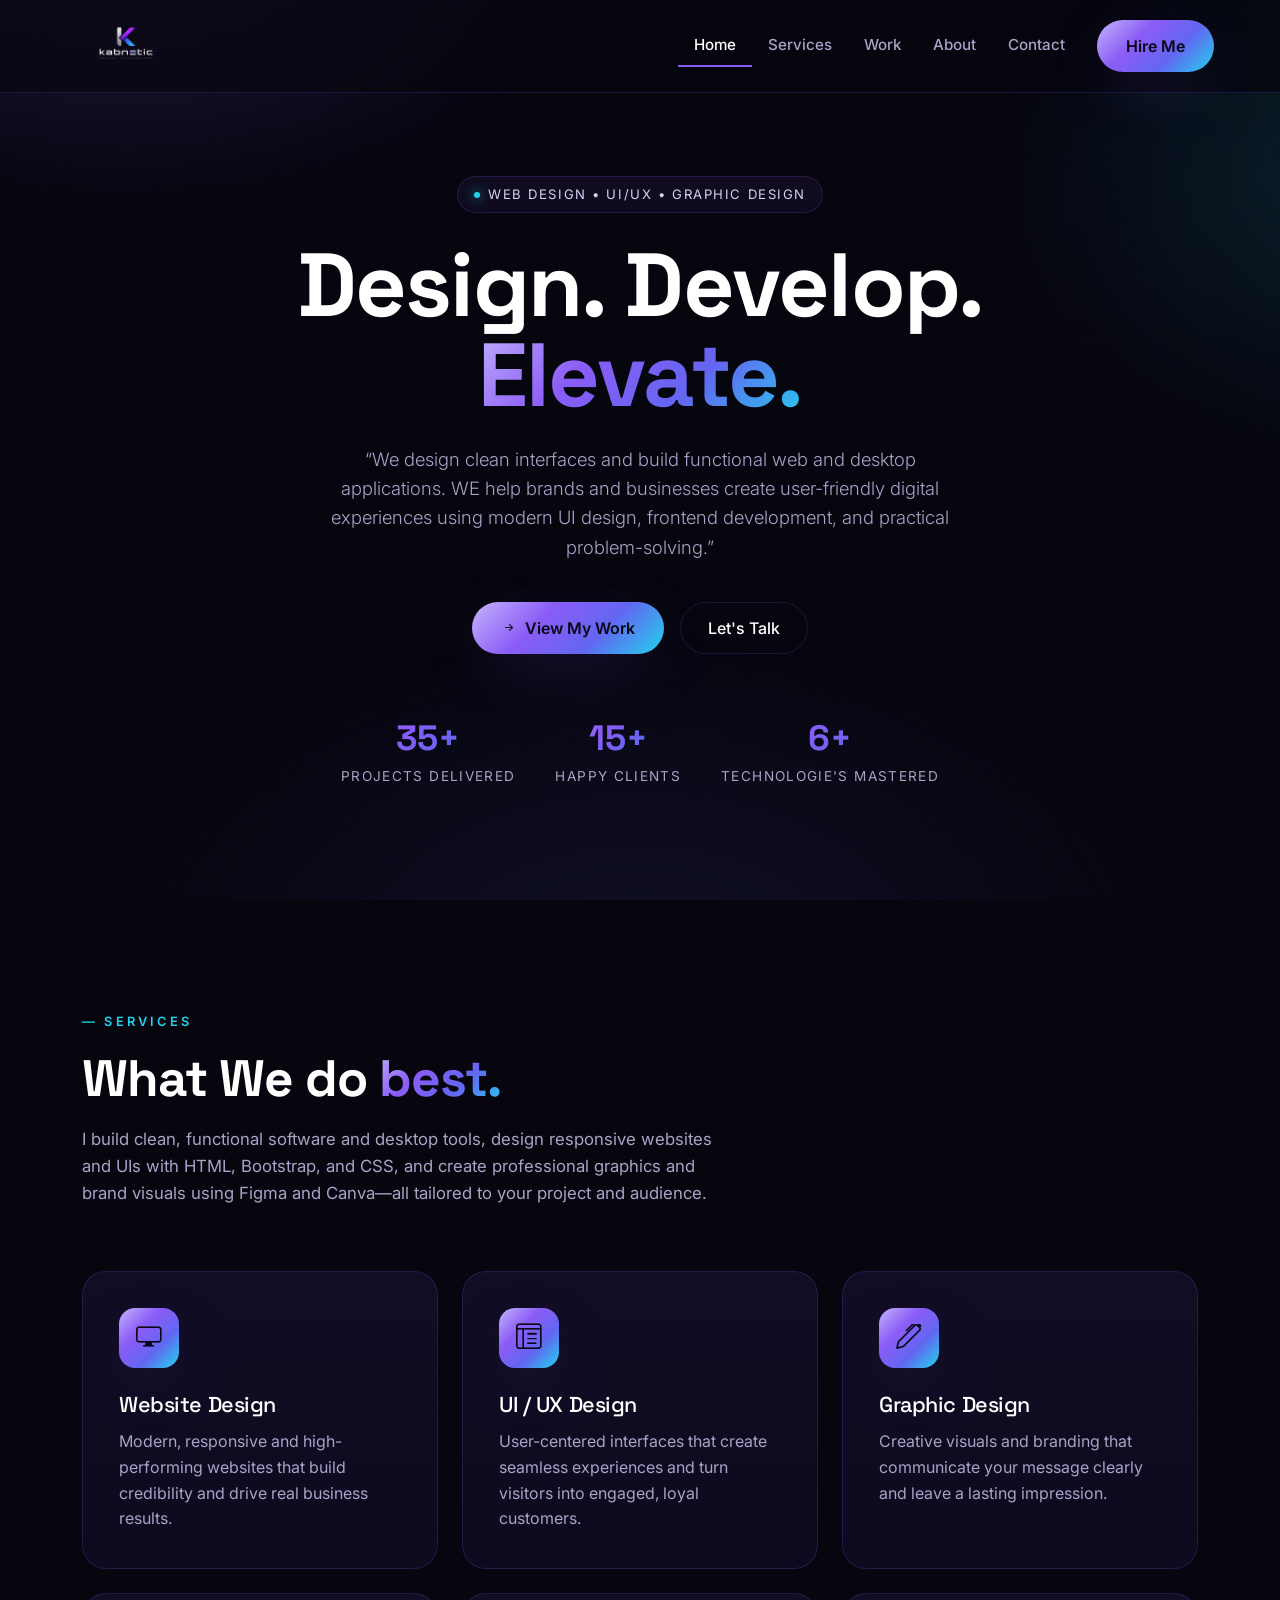
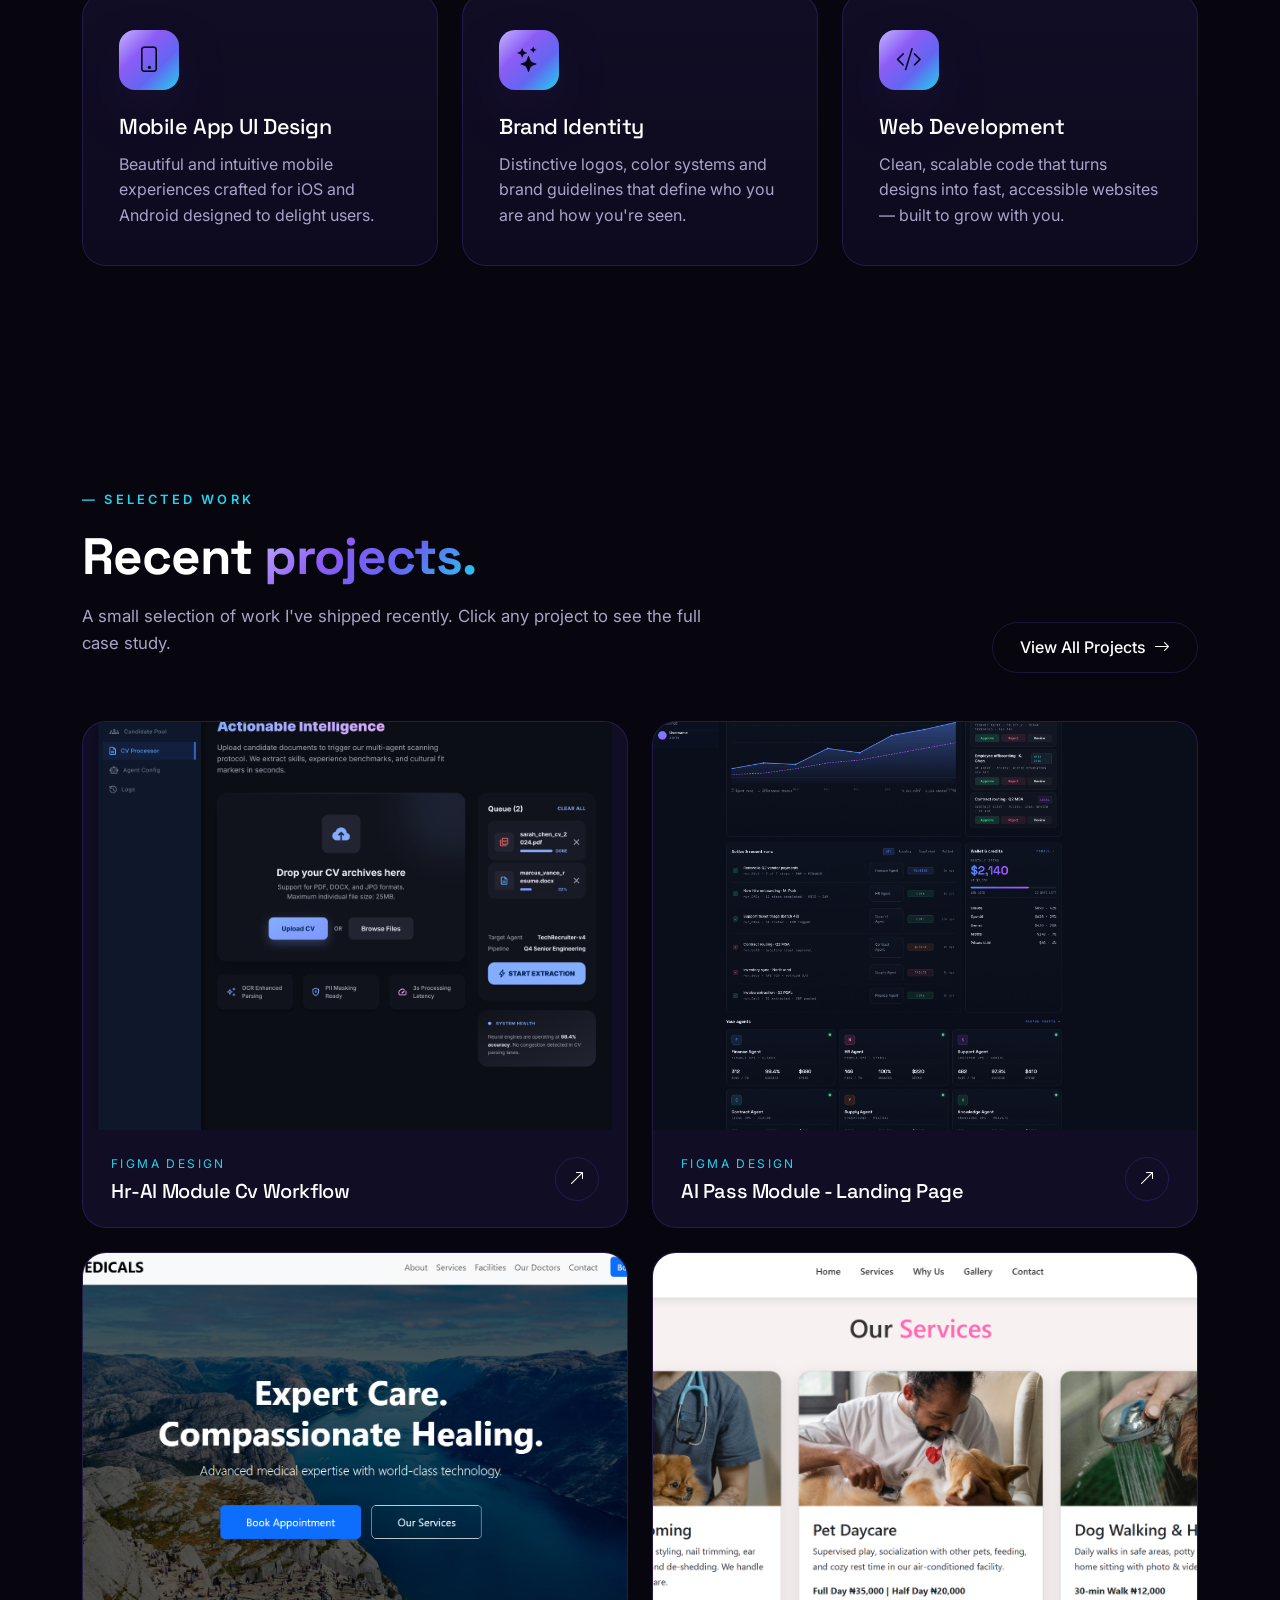
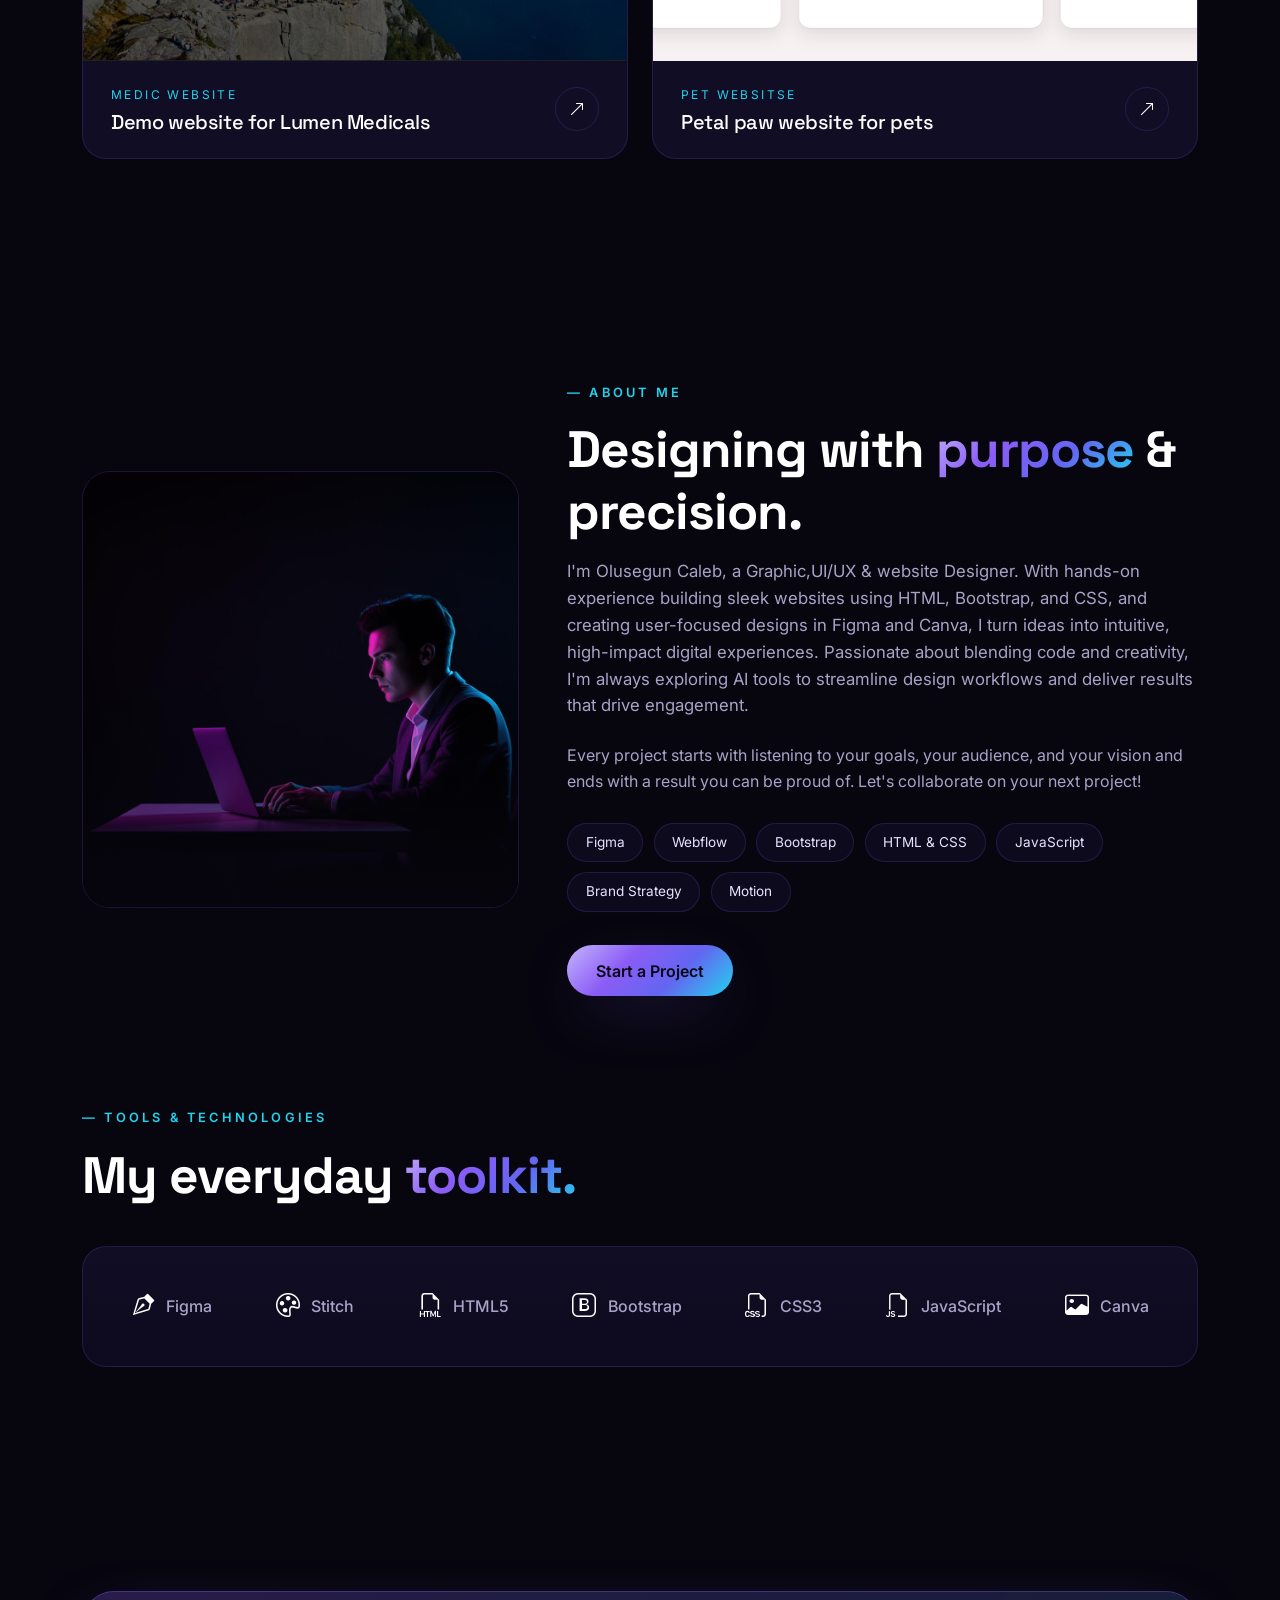
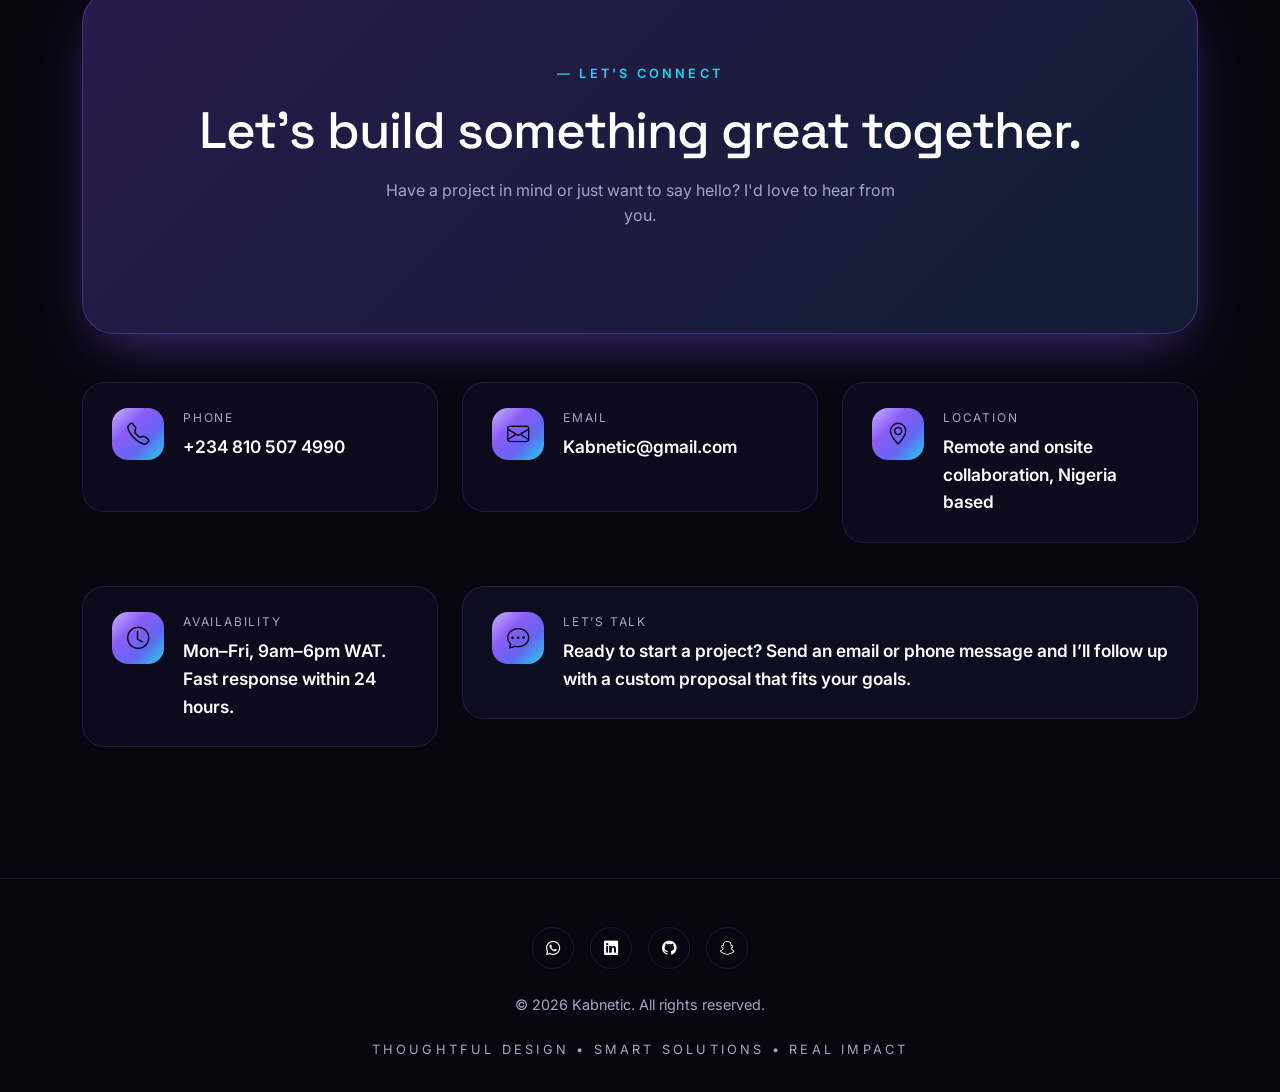
==== index.html @ 7136aae2 "Add files via upload" ====
<!DOCTYPE html>
<html lang="en">
<head>
  <meta charset="UTF-8" />
  <meta name="viewport" content="width=device-width, initial-scale=1.0" />
  <title>Kabnetic portfolio</title>
  <meta name="description" content="Kabnetic — Web design, UI/UX and graphic design portfolio. Crafting modern digital experiences that help brands stand out and grow." />

  <!-- Bootstrap 5 -->
  <link href="bootstrap/css/bootstrap.min.css" rel="stylesheet" />
  <!-- Bootstrap Icons -->
  <link rel="stylesheet" href="https://cdn.jsdelivr.net/npm/bootstrap-icons@1.11.3/font/bootstrap-icons.css" />
  <!-- Google Fonts -->
  <link rel="preconnect" href="https://fonts.googleapis.com" />
  <link rel="preconnect" href="https://fonts.gstatic.com" crossorigin />
  <link href="https://fonts.googleapis.com/css2?family=Space+Grotesk:wght@400;500;600;700&family=Inter:wght@300;400;500;600&display=swap" rel="stylesheet" />
  <link rel="stylesheet" href="kabnetic.css">

</head>
<body>

  <!-- NAVBAR -->
  <nav class="navbar navbar-expand-lg navbar-custom fixed-top">
    <div class="container">
      <a class="brand-logo" href="#home">
        <img src="images/logo.png" alt="Kabnetic logo" />
      </a>
      <button class="navbar-toggler" type="button" data-bs-toggle="collapse" data-bs-target="#mainNav">
        <span class="navbar-toggler-icon"></span>
      </button>
      <div class="collapse navbar-collapse justify-content-end" id="mainNav">
        <ul class="navbar-nav align-items-lg-center">
          <li class="nav-item"><a class="nav-link nav-link-custom" href="#home">Home</a></li>
          <li class="nav-item"><a class="nav-link nav-link-custom" href="#services">Services</a></li>
          <li class="nav-item"><a class="nav-link nav-link-custom" href="#work">Work</a></li>
          <li class="nav-item"><a class="nav-link nav-link-custom" href="#about">About</a></li>
          <li class="nav-item"><a class="nav-link nav-link-custom" href="#contact">Contact</a></li>
          <li class="nav-item ms-lg-3 mt-3 mt-lg-0">
            <a class="btn btn-gradient" href="#contact">Hire Me</a>
          </li>
        </ul>
      </div>
    </div>
  </nav>

  <!-- HERO -->
  <header id="home" class="hero">
    <div class="hero-bg"></div>
    <div class="container">
      <div class="row align-items-center justify-content-center">
        <div class="col-lg-10 text-center">
          <span class="eyebrow"><span class="dot"></span> Web Design • UI/UX • Graphic Design</span>
          <h1>
            Design. Develop.<br/>
            <span class="grad">Elevate.</span>
          </h1>
          <p class="lead">
            “We design clean interfaces and build functional web and desktop applications. WE help brands and businesses create user-friendly digital experiences using modern UI design, frontend development, and practical problem-solving.”
          </p>
          <div class="d-flex flex-wrap gap-3 justify-content-center">
            <a href="#work" class="btn btn-gradient"><i class="bi bi-arrow-right-short me-1"></i> View My Work</a>
            <a href="#contact" class="btn btn-outline-custom">Let's Talk</a>
          </div>

          <div class="hero-stats">
            <div class="hero-stat">
              <div class="num">35+</div>
              <div class="lbl">Projects Delivered</div>
            </div>
            <div class="hero-stat">
              <div class="num">15+</div>
              <div class="lbl">Happy Clients</div>
            </div>
            <div class="hero-stat">
              <div class="num">6+</div>
              <div class="lbl">Technologie's Mastered</div>
            </div>
          </div>
        </div>
      </div>
    </div>
  </header>

  <!-- SERVICES -->
  <section id="services">
    <div class="container">
      <div class="row mb-5">
        <div class="col-lg-7 reveal">
          <div class="section-eyebrow">— Services</div>
          <h2 class="section-title">What We do <span class="grad">best.</span></h2>
          <p class="section-sub">I build clean, functional software and desktop tools, design responsive websites and UIs with HTML, Bootstrap, and CSS, and create professional graphics and brand visuals using Figma and Canva—all tailored to your project and audience.</p>
        </div>
      </div>
      <div class="row g-4">
        <div class="col-md-6 col-lg-4 reveal">
          <div class="service-card">
            <div class="service-icon"><i class="bi bi-display"></i></div>
            <h3>Website Design</h3>
            <p>Modern, responsive and high-performing websites that build credibility and drive real business results.</p>
          </div>
        </div>
        <div class="col-md-6 col-lg-4 reveal">
          <div class="service-card">
            <div class="service-icon"><i class="bi bi-layout-text-window-reverse"></i></div>
            <h3>UI / UX Design</h3>
            <p>User-centered interfaces that create seamless experiences and turn visitors into engaged, loyal customers.</p>
          </div>
        </div>
        <div class="col-md-6 col-lg-4 reveal">
          <div class="service-card">
            <div class="service-icon"><i class="bi bi-pen"></i></div>
            <h3>Graphic Design</h3>
            <p>Creative visuals and branding that communicate your message clearly and leave a lasting impression.</p>
          </div>
        </div>
        <div class="col-md-6 col-lg-4 reveal">
          <div class="service-card">
            <div class="service-icon"><i class="bi bi-phone"></i></div>
            <h3>Mobile App UI Design</h3>
            <p>Beautiful and intuitive mobile experiences crafted for iOS and Android designed to delight users.</p>
          </div>
        </div>
        <div class="col-md-6 col-lg-4 reveal">
          <div class="service-card">
            <div class="service-icon"><i class="bi bi-stars"></i></div>
            <h3>Brand Identity</h3>
            <p>Distinctive logos, color systems and brand guidelines that define who you are and how you're seen.</p>
          </div>
        </div>
        <div class="col-md-6 col-lg-4 reveal">
          <div class="service-card">
            <div class="service-icon"><i class="bi bi-code-slash"></i></div>
            <h3>Web Development</h3>
            <p>Clean, scalable code that turns designs into fast, accessible websites — built to grow with you.</p>
          </div>
        </div>
      </div>
    </div>
  </section>

  <!-- WORK -->
  <section id="work">
    <div class="container">
      <div class="row mb-5 align-items-end">
        <div class="col-lg-7 reveal">
          <div class="section-eyebrow">— Selected Work</div>
          <h2 class="section-title">Recent <span class="grad">projects.</span></h2>
          <p class="section-sub">A small selection of work I've shipped recently. Click any project to see the full case study.</p>
        </div>
        <div class="col-lg-5 text-lg-end reveal">
          <a href="#" class="btn btn-outline-custom">View All Projects <i class="bi bi-arrow-right ms-1"></i></a>
        </div>
      </div>

      <div class="row g-4">
        <div class="col-md-6 reveal">
          <a class="work-card" href="https://www.figma.com/design/rL2lppZCt70dYcqYdbZSYe/Untitled?node-id=0-1&p=f&t=QQVVDpX2oAuz1XNi-0" target="_blank" rel="noopener">
            <div class="thumb"><img src="images/work1.png" alt="FutureFlow SaaS Website" loading="lazy" /></div>
            <div class="meta">
              <div>
                <span class="tag">Figma Design</span>
                <h3>Hr-AI Module Cv Workflow</h3>
              </div>
              <div class="arrow"><i class="bi bi-arrow-up-right"></i></div>
            </div>
          </a>
        </div>
        <div class="col-md-6 reveal">
          <a class="work-card" href="https://www.figma.com/design/yHtmJdo2WHhXiWqPSuNKsX/AI-PASS-landing-page?node-id=224-6793&t=dZzLxnhC4cAWxEbN-0" target="_blank" rel="noopener">
            <div class="thumb"><img src="images/work2.png" alt="Finance Mobile App" loading="lazy" /></div>
            <div class="meta">
              <div>
                <span class="tag">Figma Design</span>
                <h3>AI Pass Module - Landing Page</h3>
              </div>
              <div class="arrow"><i class="bi bi-arrow-up-right"></i></div>
            </div>
          </a>
        </div>
        <div class="col-md-6 reveal">
          <a class="work-card" href="https://medicapp.oluseguncaleb6.workers.dev/" target="_blank" rel="noopener">
            <div class="thumb"><img src="images/work3.png" alt="Brand Identity" loading="lazy" /></div>
            <div class="meta">
              <div>
                <span class="tag">Medic Website</span>
                <h3>Demo website for Lumen Medicals</h3>
              </div>
              <div class="arrow"><i class="bi bi-arrow-up-right"></i></div>
            </div>
          </a>
        </div>
        <div class="col-md-6 reveal">
          <a class="work-card" href="https://petalpaw.oluseguncaleb6.workers.dev/" target="_blank" rel="noopener">
            <div class="thumb"><img src="images/work4.png" alt="E-commerce Platform" loading="lazy" /></div>
            <div class="meta">
              <div>
                <span class="tag">Pet Websitse</span>
                <h3>Petal paw website for pets</h3>
              </div>
              <div class="arrow"><i class="bi bi-arrow-up-right"></i></div>
            </div>
          </a>
        </div>
      </div>
    </div>
  </section>

  <!-- ABOUT -->
  <section id="about">
    <div class="container">
      <div class="row g-5 align-items-center">
        <div class="col-lg-5 reveal">
          <div class="about-img-wrap">
            <img src="images/about.jpg" alt="About Kabnetic" loading="lazy" />
          </div>
        </div>
        <div class="col-lg-7 reveal">
          <div class="section-eyebrow">— About Me</div>
          <h2 class="section-title">Designing with <span class="grad">purpose</span> & precision.</h2>
          <p class="section-sub mb-4">
            I'm Olusegun Caleb, a  Graphic,UI/UX & website Designer. With hands-on experience building sleek websites using HTML, Bootstrap, and CSS, and creating user-focused designs in Figma and Canva, I turn ideas into intuitive, high-impact digital experiences. Passionate about blending code and creativity, I'm always exploring AI tools to streamline design workflows and deliver results that drive engagement.
          </p>
          <p style="color: var(--muted); margin-bottom: 1.75rem;">
            Every project starts with listening to your goals, your audience, and your vision and ends with a result you can be proud of. Let's collaborate on your next project!
          </p>
          <div class="mb-4">
            <span class="skill-pill">Figma</span>
            <span class="skill-pill">Webflow</span>
            <span class="skill-pill">Bootstrap</span>
            <span class="skill-pill">HTML & CSS</span>
            <span class="skill-pill">JavaScript</span>
            <span class="skill-pill">Brand Strategy</span>
            <span class="skill-pill">Motion</span>
          </div>
          <a href="#contact" class="btn btn-gradient">Start a Project</a>
        </div>
      </div>
    </div>
  </section>

  <!-- TOOLS -->
  <section id="tools" style="padding-top:0;">
    <div class="container">
      <div class="row mb-4">
        <div class="col-lg-7 reveal">
          <div class="section-eyebrow">— Tools & Technologies</div>
          <h2 class="section-title">My everyday <span class="grad">toolkit.</span></h2>
        </div>
      </div>
      <div class="tools-strip reveal">
        <div class="tool-item"><i class="bi bi-vector-pen"></i> Figma</div>
        <div class="tool-item"><i class="bi bi-palette"></i> Stitch</div>
        <div class="tool-item"><i class="bi bi-filetype-html"></i> HTML5</div>
        <div class="tool-item"><i class="bi bi-bootstrap"></i> Bootstrap</div>
        <div class="tool-item"><i class="bi bi-filetype-css"></i> CSS3</div>
        <div class="tool-item"><i class="bi bi-filetype-js"></i> JavaScript</div>
        <div class="tool-item"><i class="bi bi-image"></i> Canva</div>
      </div>
    </div>
  </section>

  <!-- CONTACT / CTA -->
  <section id="contact">
    <div class="container">
      <div class="cta-card reveal mb-5">
        <div class="section-eyebrow" style="justify-content:center;">— Let's Connect</div>
        <h2>Let's build something <span class="grad">great</span> together.</h2>
        <p>Have a project in mind or just want to say hello? I'd love to hear from you.</p>
      </div>

      <div class="row g-4">
        <div class="col-lg-4 reveal">
          <div class="contact-info-item">
            <div class="ico"><i class="bi bi-telephone"></i></div>
            <div>
              <div class="lbl">Phone</div>
              <div class="val"><a href="tel:+2348105074990">+234 810 507 4990</a></div>
            </div>
          </div>
        </div>
        <div class="col-lg-4 reveal">
          <div class="contact-info-item">
            <div class="ico"><i class="bi bi-envelope"></i></div>
            <div>
              <div class="lbl">Email</div>
              <div class="val"><a href="mailto:Kabnetic@gmail.com">Kabnetic@gmail.com</a></div>
            </div>
          </div>
        </div>
        <div class="col-lg-4 reveal">
          <div class="contact-info-item">
            <div class="ico"><i class="bi bi-geo-alt"></i></div>
            <div>
              <div class="lbl">Location</div>
              <div class="val">Remote and onsite collaboration, Nigeria based</div>
            </div>
          </div>
        </div>
        <div class="col-lg-4 reveal">
          <div class="contact-info-item">
            <div class="ico"><i class="bi bi-clock"></i></div>
            <div>
              <div class="lbl">Availability</div>
              <div class="val">Mon–Fri, 9am–6pm WAT. Fast response within 24 hours.</div>
            </div>
          </div>
        </div>
        <div class="col-lg-8 reveal">
          <div class="contact-info-item" style="background: rgba(99,102,241,.08);">
            <div class="ico"><i class="bi bi-chat-dots"></i></div>
            <div>
              <div class="lbl">Let’s talk</div>
              <div class="val">Ready to start a project? Send an email or phone message and I’ll follow up with a custom proposal that fits your goals.</div>
            </div>
          </div>
        </div>
      </div>
    </div>
  </section>

  <!-- FOOTER -->
  <footer>
    <div class="container">
      <div class="socials">
        <a href="https://wa.me/qr/EWYIUP5QDPLZN1" aria-label="Whatsapp"><i class="bi bi-whatsapp"></i></a>
        <a href="https://www.linkedin.com/in/olusegun-caleb-8a7273214/" aria-label="LinkedIn"><i class="bi bi-linkedin"></i></a>
        <a href="https://github.com/kabbabc" aria-label="GitHub"><i class="bi bi-github"></i></a>
        <a href=" https://www.snapchat.com/add/kabaabc?share_id=gLXRuId4hW8&locale=en-GB" aria-label="Snapchat"><i class="bi bi-snapchat"></i></a>
      </div>
      <div>© <span id="yr"></span> Kabnetic. All rights reserved.</div>
      <div class="tagline">Thoughtful Design • Smart Solutions • Real Impact</div>
    </div>
  </footer>

  <script src="https://cdn.jsdelivr.net/npm/bootstrap@5.3.3/dist/js/bootstrap.bundle.min.js"></script>
  <script>
    // Year
    document.getElementById('yr').textContent = new Date().getFullYear();

    // Navbar shrink on scroll
    const nav = document.querySelector('.navbar-custom');
    window.addEventListener('scroll', () => {
      nav.classList.toggle('scrolled', window.scrollY > 30);
    });

    // Reveal on scroll
    const io = new IntersectionObserver((entries) => {
      entries.forEach(e => { if (e.isIntersecting) { e.target.classList.add('in'); io.unobserve(e.target); } });
    }, { threshold: 0.12 });
    document.querySelectorAll('.reveal').forEach(el => io.observe(el));

    // Active nav link
    const sections = document.querySelectorAll('section[id], header[id]');
    const links = document.querySelectorAll('.nav-link-custom');
    window.addEventListener('scroll', () => {
      let current = '';
      sections.forEach(s => {
        if (window.scrollY >= s.offsetTop - 120) current = s.id;
      });
      links.forEach(l => l.classList.toggle('active', l.getAttribute('href') === '#' + current));
    });
  </script>
</body>
</html>
---- kabnetic.css ----
:root {
      --bg: #07060f;
      --bg-alt: #0d0a1f;
      --surface: #110d24;
      --surface-2: #181134;
      --border: rgba(139, 92, 246, 0.18);
      --text: #ffffff;
      --muted: #a8a3c7;
      --primary: #8b5cf6;
      --primary-2: #6366f1;
      --accent: #22d3ee;
      --gradient: linear-gradient(135deg, #c4b5fd 0%, #8b5cf6 35%, #6366f1 65%, #22d3ee 100%);
      --gradient-soft: linear-gradient(135deg, rgba(139,92,246,.25), rgba(34,211,238,.15));
      --shadow-glow: 0 20px 60px -20px rgba(139, 92, 246, 0.55);
    }

    * { box-sizing: border-box; }
    html { scroll-behavior: smooth; }
    body {
      font-family: 'Inter', system-ui, sans-serif;
      background: var(--bg);
      color: var(--text);
      overflow-x: hidden;
      line-height: 1.6;
    }
    h1, h2, h3, h4, .display-font { font-family: 'Space Grotesk', sans-serif; letter-spacing: -0.02em; }

    /* Background ambience */
    body::before {
      content: "";
      position: fixed; inset: 0;
      background:
        radial-gradient(800px 500px at 10% -10%, rgba(139,92,246,.25), transparent 60%),
        radial-gradient(700px 500px at 110% 20%, rgba(34,211,238,.15), transparent 60%),
        radial-gradient(900px 600px at 50% 110%, rgba(99,102,241,.18), transparent 60%);
      z-index: -1;
      pointer-events: none;
    }

    /* Navbar */
    .navbar-custom {
      background: rgba(7, 6, 15, 0.7);
      backdrop-filter: blur(18px);
      -webkit-backdrop-filter: blur(18px);
      border-bottom: 1px solid var(--border);
      padding: 1rem 0;
      transition: padding .3s ease;
    }
    .navbar-custom.scrolled { 
      padding: .6rem 0; 
    }
    .brand-logo {
      display: flex; align-items: center; gap: .65rem;
      font-family: 'Space Grotesk', sans-serif;
      font-weight: 700; font-size: 1.4rem;
      color: #fff ; 
      text-decoration: none;
      margin-left: -1rem;
    }
    .brand-logo img { width: 120px; height: 60px; object-fit: contain; }
    .brand-logo span { background: var(--gradient); -webkit-background-clip: text; background-clip: text; color: transparent; }
    .nav-link-custom {
      color: var(--muted) !important;
      font-weight: 500; font-size: .95rem;
      padding: .5rem 1rem !important;
      transition: color .2s ease, border-bottom .2s ease;
      border-bottom: 2px solid transparent;
    }
    .nav-link-custom:hover, .nav-link-custom.active { color: #fff !important; border-bottom-color: var(--primary); }
    .navbar-nav { margin-right: -1rem; }
    .navbar-toggler-icon {
      background-image: url("data:image/svg+xml,%3csvg xmlns='http://www.w3.org/2000/svg' viewBox='0 0 30 30'%3e%3cpath stroke='%23fff' stroke-linecap='round' stroke-miterlimit='10' stroke-width='2' d='M4 7h22M4 15h22M4 23h22'/%3e%3c/svg%3e");
    }

    /* Buttons */
    .btn-gradient {
      background: var(--gradient);
      color: #0a0816 !important;
      border: none;
      font-weight: 600;
      padding: .85rem 1.8rem;
      border-radius: 999px;
      box-shadow: var(--shadow-glow);
      transition: transform .25s ease, box-shadow .25s ease;
    }
    .btn-gradient:hover { transform: translateY(-2px); box-shadow: 0 25px 70px -15px rgba(139,92,246,.7); color: #0a0816; }
    .btn-outline-custom {
      background: transparent;
      color: #fff !important;
      border: 1px solid var(--border);
      font-weight: 500;
      padding: .8rem 1.7rem;
      border-radius: 999px;
      transition: all .25s ease;
    }
    .btn-outline-custom:hover { border-color: var(--primary); background: rgba(139,92,246,.08); }

    /* Hero */
    .hero {
      position: relative;
      min-height: 100vh;
      display: flex; align-items: center;
      padding: 8rem 0 4rem;
      overflow: hidden;
    }
    .hero-bg {
      position: absolute; inset: 0;
      background-image: url('assets/hero.jpg');
      background-size: cover; background-position: center;
      opacity: .35;
      z-index: -1;
    }
    .hero-bg::after {
      content: ""; position: absolute; inset: 0;
      background: linear-gradient(180deg, transparent 0%, var(--bg) 95%);
    }
    .eyebrow {
      display: inline-flex; align-items: center; gap: .5rem;
      padding: .45rem 1rem;
      border: 1px solid var(--border);
      border-radius: 999px;
      background: rgba(139,92,246,.07);
      font-size: .82rem; letter-spacing: .12em; text-transform: uppercase;
      color: #d8d2f5; margin-bottom: 1.75rem;
    }
    .eyebrow .dot { width:6px; height:6px; border-radius:50%; background: var(--accent); box-shadow: 0 0 12px var(--accent); }
    .hero h1 {
      font-size: clamp(3rem, 7vw, 6rem);
      font-weight: 700; line-height: 1; margin-bottom: 1.5rem;
    }
    .hero h1 .grad { background: var(--gradient); -webkit-background-clip: text; background-clip: text; color: transparent; }
    .hero p.lead {
      font-size: 1.15rem; color: var(--muted);
      max-width: 620px; margin: 0 auto 2.5rem; text-align: center;
    }
    .hero-stats { display: flex; gap: 2.5rem; flex-wrap: wrap; margin-top: 3.5rem; justify-content: center; }
    .hero-stat .num { font-family: 'Space Grotesk'; font-size: 2.2rem; font-weight: 700; background: var(--gradient); -webkit-background-clip: text; background-clip: text; color: transparent; }
    .hero-stat .lbl { color: var(--muted); font-size: .85rem; text-transform: uppercase; letter-spacing: .1em; }

    /* Section base */
    section { padding: 7rem 0; position: relative; }
    .section-eyebrow { color: var(--accent); font-size: .8rem; text-transform: uppercase; letter-spacing: .25em; margin-bottom: 1rem; font-weight: 600; }
    .section-title { font-size: clamp(2rem, 4vw, 3.2rem); font-weight: 700; margin-bottom: 1rem; }
    .section-title .grad { background: var(--gradient); -webkit-background-clip: text; background-clip: text; color: transparent; }
    .section-sub { color: var(--muted); font-size: 1.05rem; max-width: 640px; }

    /* Services */
    .service-card {
      background: linear-gradient(180deg, var(--surface) 0%, var(--bg-alt) 100%);
      border: 1px solid var(--border);
      border-radius: 24px;
      padding: 2.25rem;
      height: 100%;
      transition: transform .35s ease, border-color .35s ease, box-shadow .35s ease;
      position: relative; overflow: hidden;
    }
    .service-card::before {
      content: ""; position: absolute; inset: 0;
      background: radial-gradient(400px 200px at 20% 0%, rgba(139,92,246,.18), transparent 60%);
      opacity: 0; transition: opacity .35s ease;
    }
    .service-card:hover { transform: translateY(-6px); border-color: rgba(139,92,246,.45); box-shadow: var(--shadow-glow); }
    .service-card:hover::before { opacity: 1; }
    .service-icon {
      width: 60px; height: 60px; border-radius: 16px;
      background: var(--gradient);
      display: flex; align-items: center; justify-content: center;
      font-size: 1.6rem; color: #0a0816;
      margin-bottom: 1.5rem;
      box-shadow: var(--shadow-glow);
    }
    .service-card h3 { font-size: 1.35rem; margin-bottom: .75rem; }
    .service-card p { color: var(--muted); margin: 0; }

    /* Work / Portfolio */
    .work-card {
      position: relative; display: block;
      border-radius: 24px; overflow: hidden;
      border: 1px solid var(--border);
      text-decoration: none; color: inherit;
      background: var(--surface);
      transition: transform .4s ease, box-shadow .4s ease;
    }
    .work-card:hover { transform: translateY(-6px); box-shadow: var(--shadow-glow); }
    .work-card .thumb { aspect-ratio: 4/3; overflow: hidden; }
    .work-card .thumb img { width: 100%; height: 100%; object-fit: cover; transition: transform .8s ease; }
    .work-card:hover .thumb img { transform: scale(1.06); }
    .work-card .meta { padding: 1.5rem 1.75rem; display: flex; align-items: center; justify-content: space-between; gap: 1rem; }
    .work-card .tag { color: var(--accent); font-size: .75rem; text-transform: uppercase; letter-spacing: .2em; margin-bottom: .35rem; display: block; }
    .work-card h3 { font-size: 1.25rem; margin: 0; }
    .work-card .arrow {
      width: 44px; height: 44px; border-radius: 50%;
      border: 1px solid var(--border); flex-shrink: 0;
      display: flex; align-items: center; justify-content: center;
      transition: background .3s ease, border-color .3s ease;
    }
    .work-card:hover .arrow { background: var(--gradient); border-color: transparent; color: #0a0816; }

    /* About */
    .about-img-wrap {
      position: relative; border-radius: 28px; overflow: hidden;
      border: 1px solid var(--border);
    }
    .about-img-wrap img { width: 100%; height: 100%; object-fit: cover; display: block; }
    .about-img-wrap::after {
      content: ""; position: absolute; inset: 0;
      background: linear-gradient(180deg, transparent 50%, rgba(7,6,15,.85) 100%);
    }
    .skill-pill {
      display: inline-block;
      padding: .5rem 1.1rem;
      border-radius: 999px;
      border: 1px solid var(--border);
      background: rgba(139,92,246,.06);
      color: #e7e3ff; font-size: .85rem; margin: 0 .4rem .6rem 0;
    }

    /* Tools */
    .tools-strip {
      display: flex; align-items: center; justify-content: space-around;
      flex-wrap: wrap; gap: 2rem 3rem;
      padding: 2.5rem; border-radius: 24px;
      border: 1px solid var(--border);
      background: linear-gradient(180deg, var(--surface) 0%, var(--bg-alt) 100%);
    }
    .tool-item { display: flex; align-items: center; gap: .7rem; color: var(--muted); font-weight: 500; }
    .tool-item i { font-size: 1.5rem; color: #fff; }

    /* CTA */
    .cta-card {
      background:
        linear-gradient(135deg, rgba(139,92,246,.18), rgba(34,211,238,.08)),
        var(--surface);
      border: 1px solid rgba(139,92,246,.35);
      border-radius: 32px;
      padding: 4.5rem 3rem;
      text-align: center;
      box-shadow: var(--shadow-glow);
      position: relative; overflow: hidden;
    }
    .cta-card h2 { font-size: clamp(2rem, 4vw, 3.2rem); margin-bottom: 1rem; }
    .cta-card p { color: var(--muted); max-width: 520px; margin: 0 auto 2rem; }

    /* Contact */
    .contact-info-item {
      display: flex; gap: 1.2rem; align-items: flex-start;
      padding: 1.6rem 1.8rem; border-radius: 22px;
      border: 1px solid var(--border);
      background: rgba(139,92,246,.06);
      margin-bottom: 1.2rem;
      transition: border-color .25s ease, transform .25s ease;
      min-height: 130px;
    }
    .contact-info-item:hover { border-color: rgba(139,92,246,.55); transform: translateX(4px); }
    .contact-info-item .ico {
      width: 52px; height: 52px; border-radius: 16px; flex-shrink: 0;
      background: var(--gradient); color: #0a0816;
      display: flex; align-items: center; justify-content: center;
      font-size: 1.4rem;
    }
    .contact-info-item .lbl { font-size: .75rem; color: var(--muted); text-transform: uppercase; letter-spacing: .15em; margin-bottom: .35rem; }
    .contact-info-item .val { font-size: 1.08rem; font-weight: 600; color: #fff; line-height: 1.6; }
    .contact-info-item a { color: inherit; text-decoration: none; }

    .form-control-custom {
      background: rgba(255,255,255,.03);
      border: 1px solid var(--border);
      color: #fff;
      padding: .9rem 1.1rem;
      border-radius: 14px;
      width: 100%;
      margin-bottom: 1rem;
      transition: border-color .2s ease, background .2s ease;
    }
    .form-control-custom:focus { outline: none; border-color: var(--primary); background: rgba(139,92,246,.06); }
    .form-control-custom::placeholder { color: var(--muted); }

    /* Footer */
    footer {
      padding: 3rem 0 2rem;
      border-top: 1px solid var(--border);
      color: var(--muted);
      text-align: center;
      font-size: .9rem;
    }
    footer .socials { display: flex; gap: 1rem; justify-content: center; margin-bottom: 1.5rem; }
    footer .socials a {
      width: 42px; height: 42px; border-radius: 50%;
      border: 1px solid var(--border);
      display: inline-flex; align-items: center; justify-content: center;
      color: #fff; text-decoration: none;
      transition: background .25s ease, border-color .25s ease, transform .25s ease;
    }
    footer .socials a:hover { background: var(--gradient); border-color: transparent; transform: translateY(-3px); color: #0a0816; }
    footer .tagline { letter-spacing: .25em; text-transform: uppercase; font-size: .8rem; margin-top: 1.5rem; }

    /* Reveal on scroll */
    .reveal { opacity: 0; transform: translateY(30px); transition: opacity .8s ease, transform .8s ease; }
    .reveal.in { opacity: 1; transform: none; }

    @media (max-width: 768px) {
      section { padding: 5rem 0; }
      .hero { padding: 7rem 0 3rem; }
      .cta-card { padding: 3rem 1.5rem; }
    }
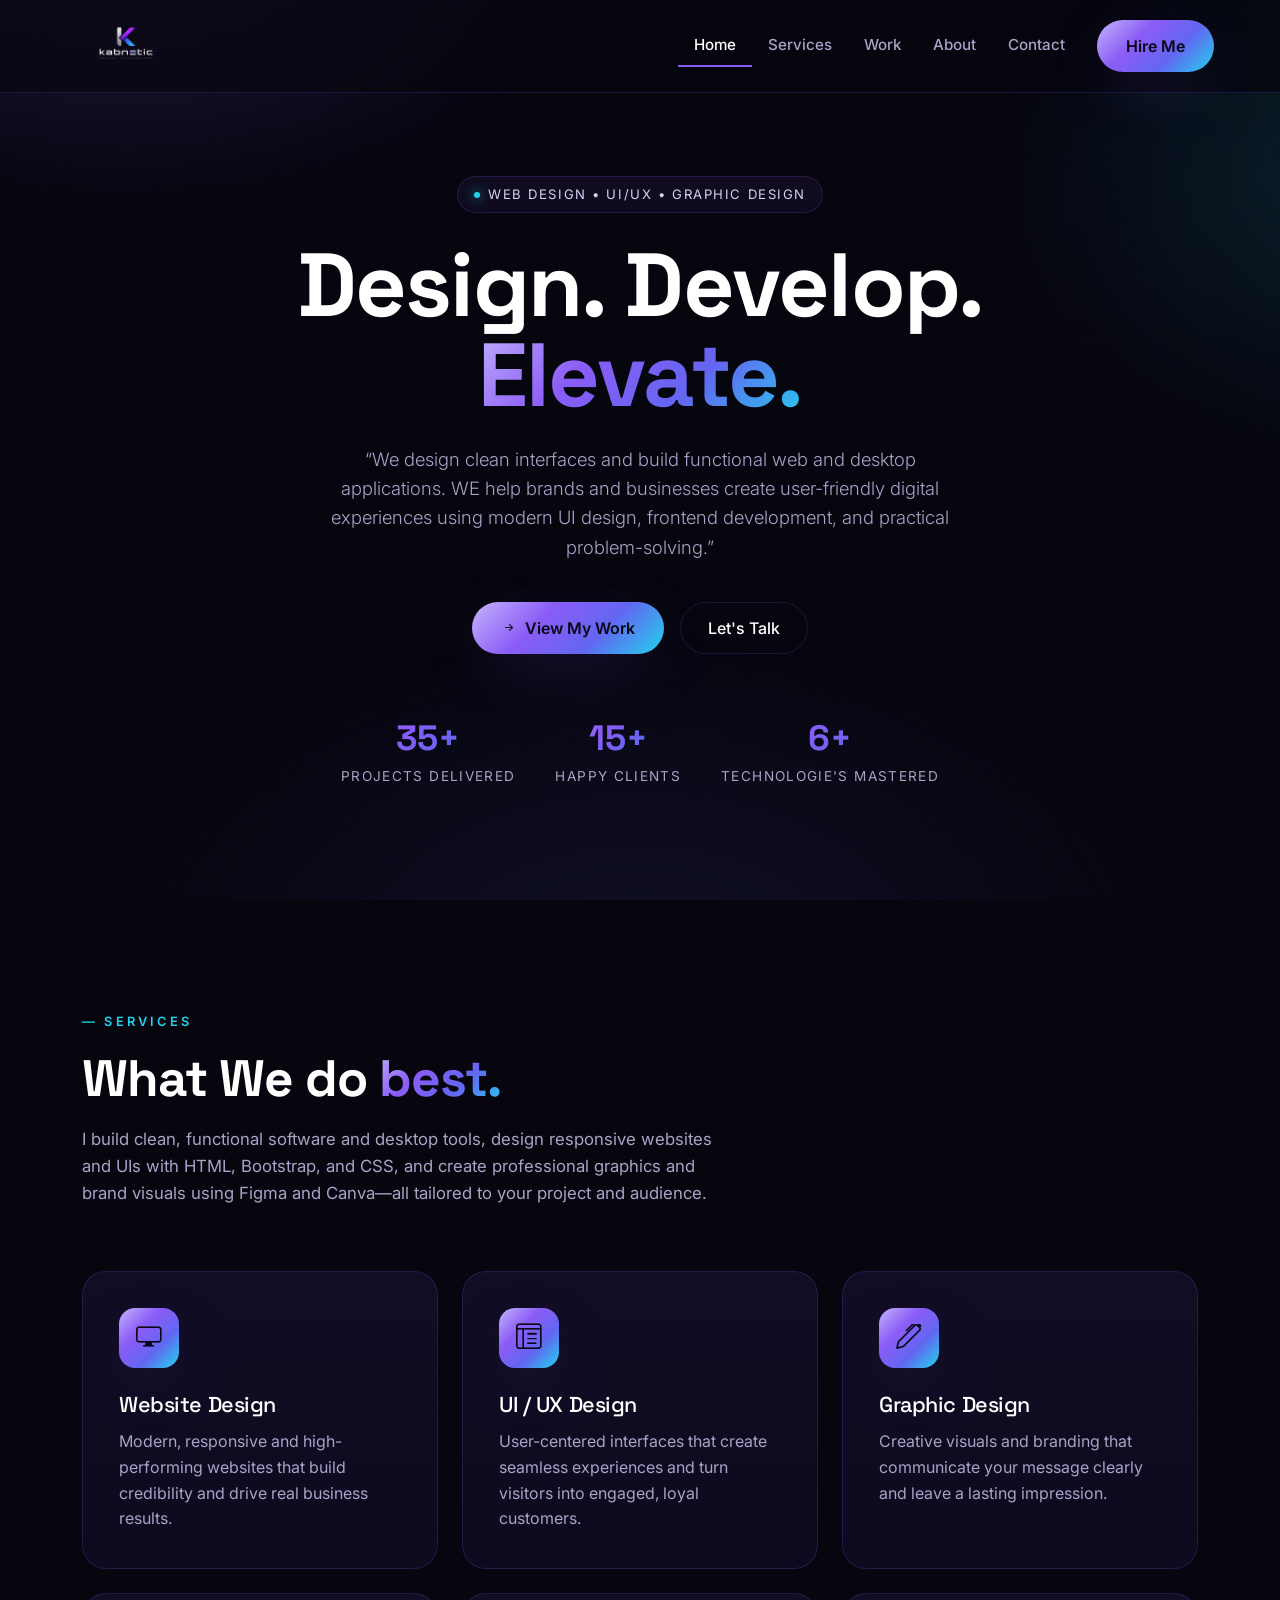
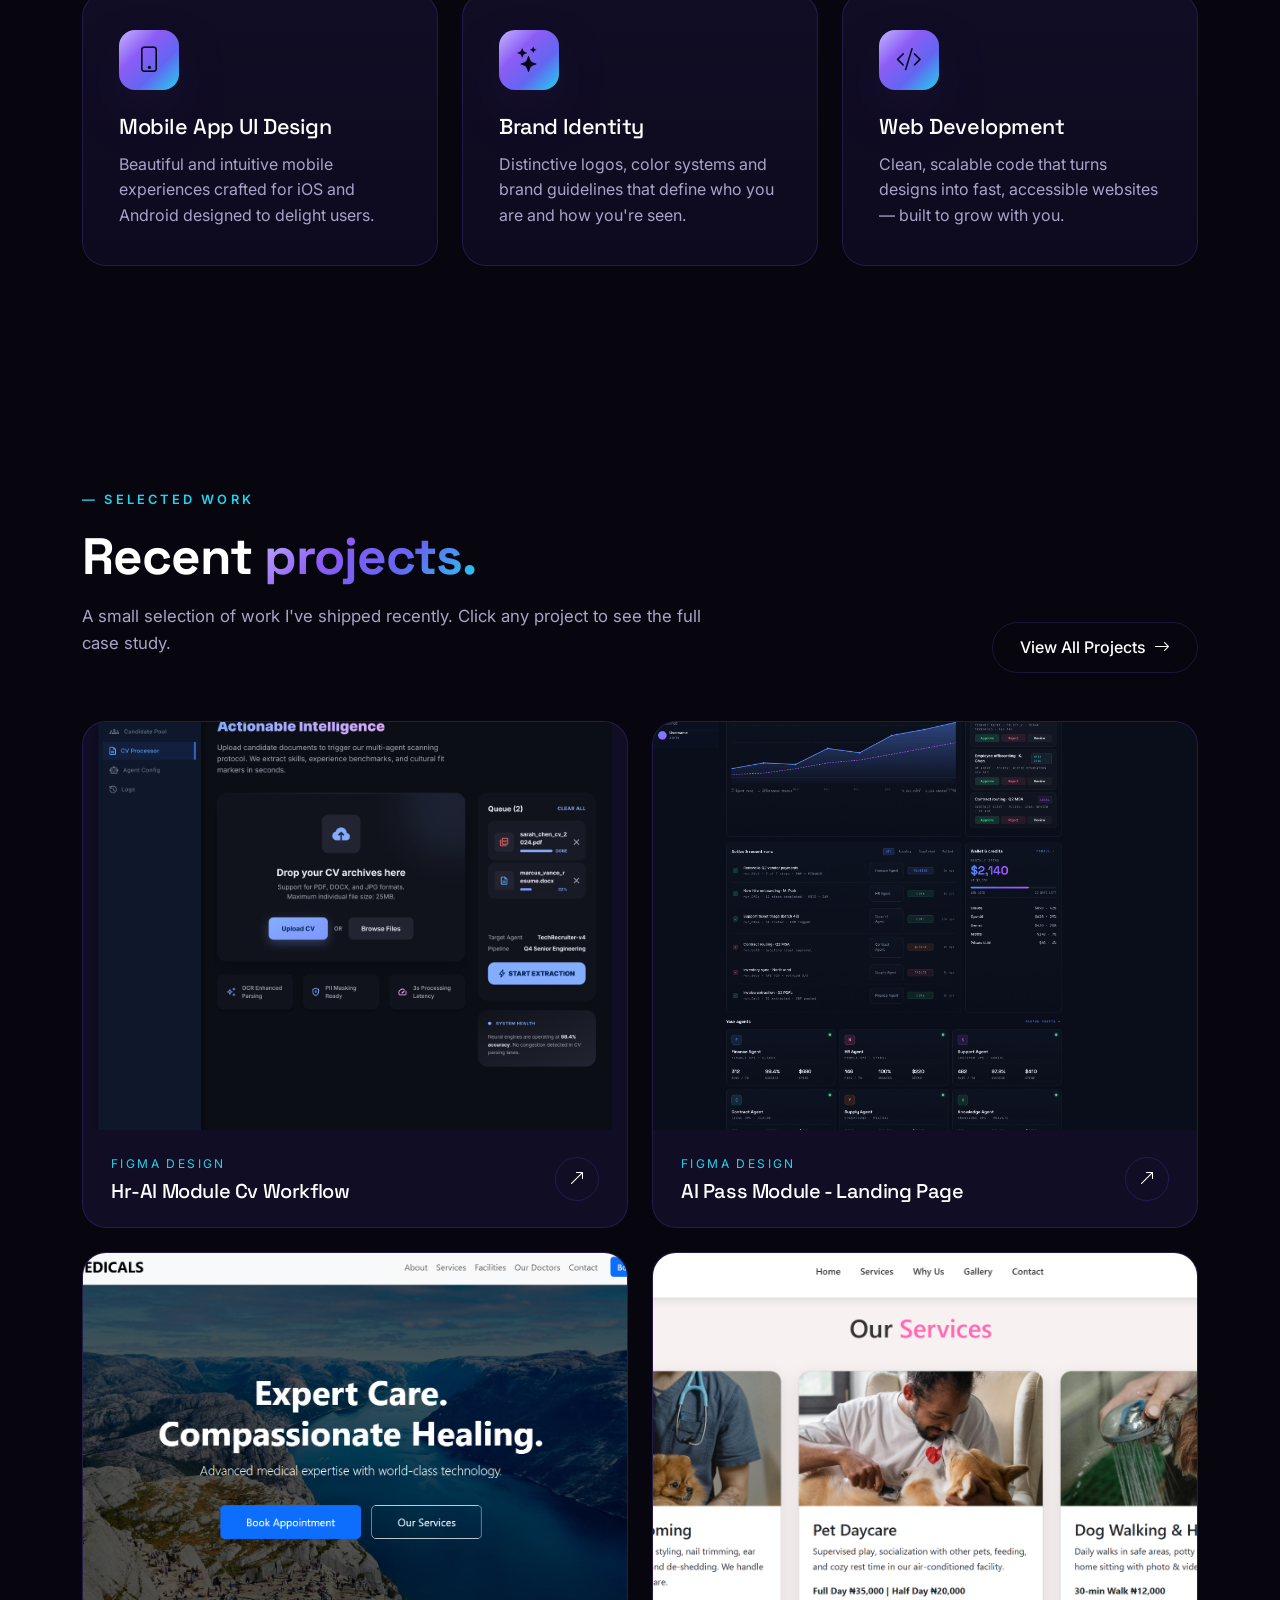
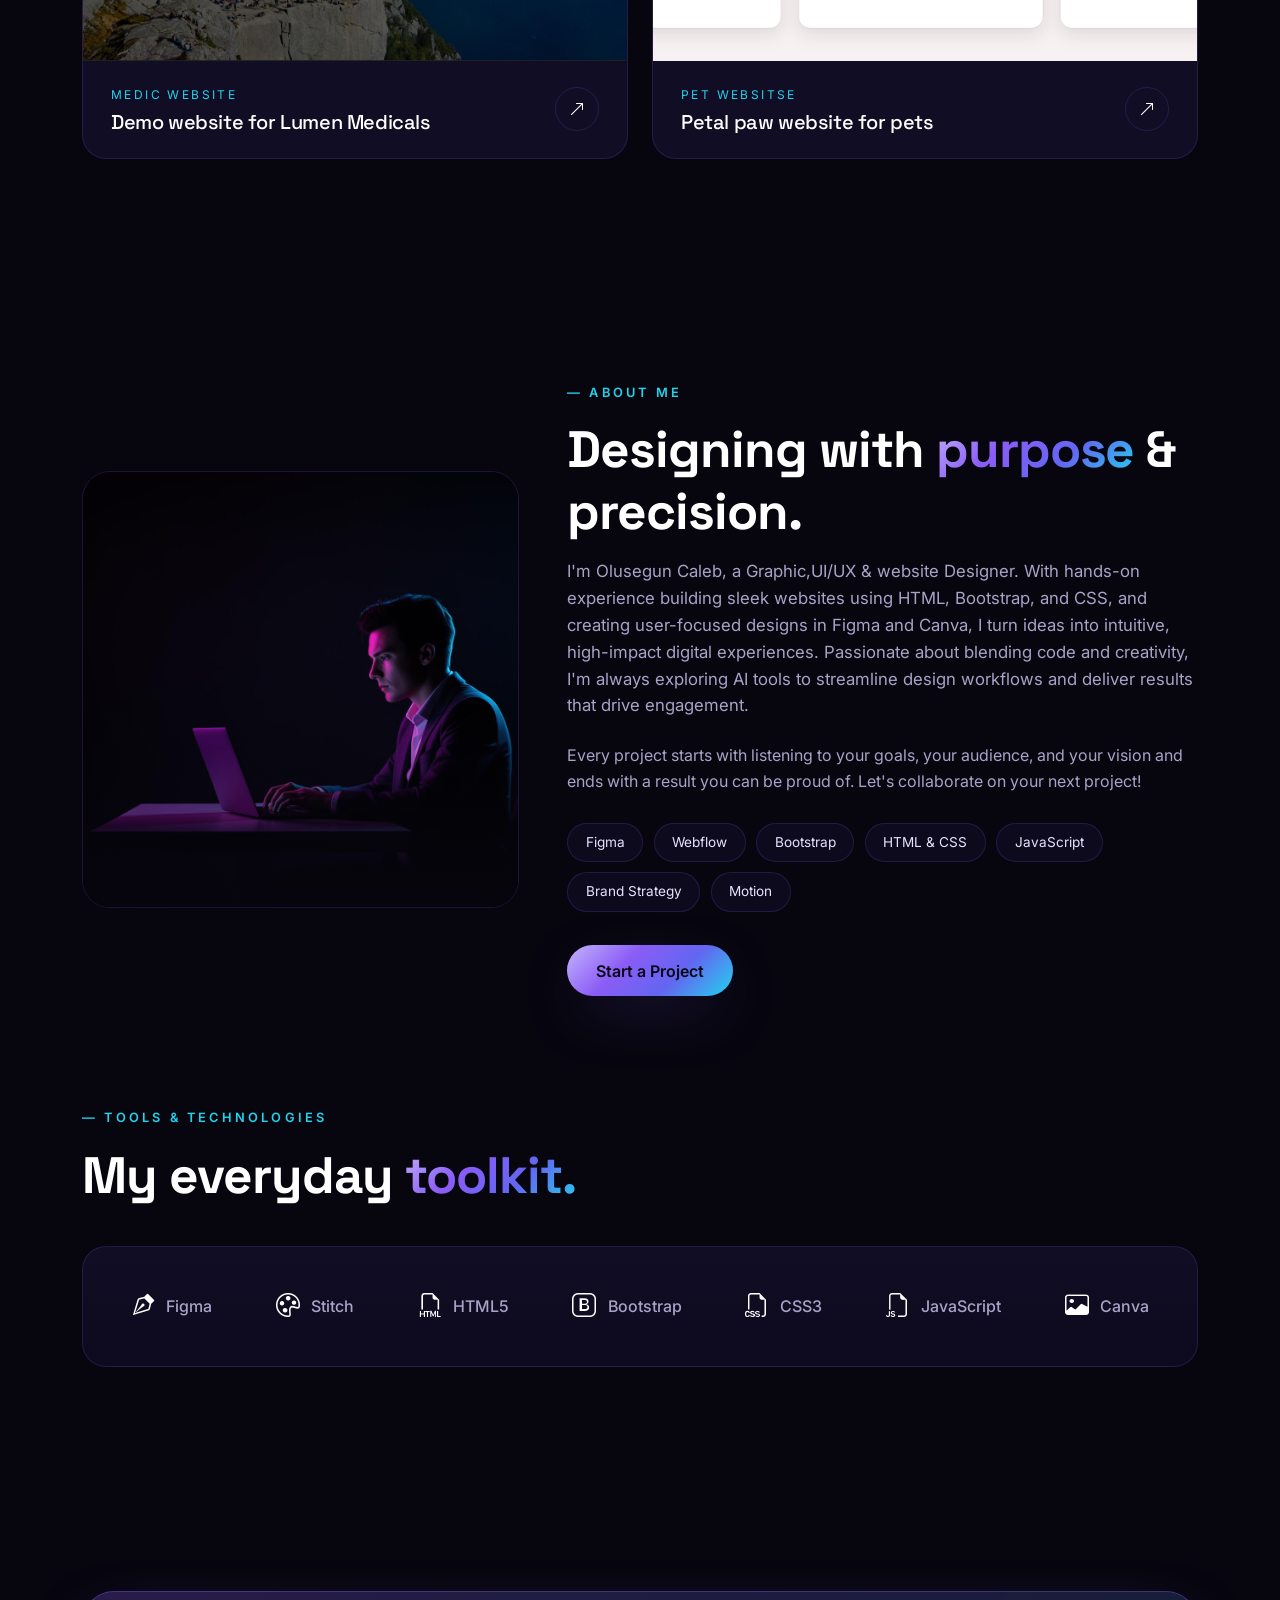
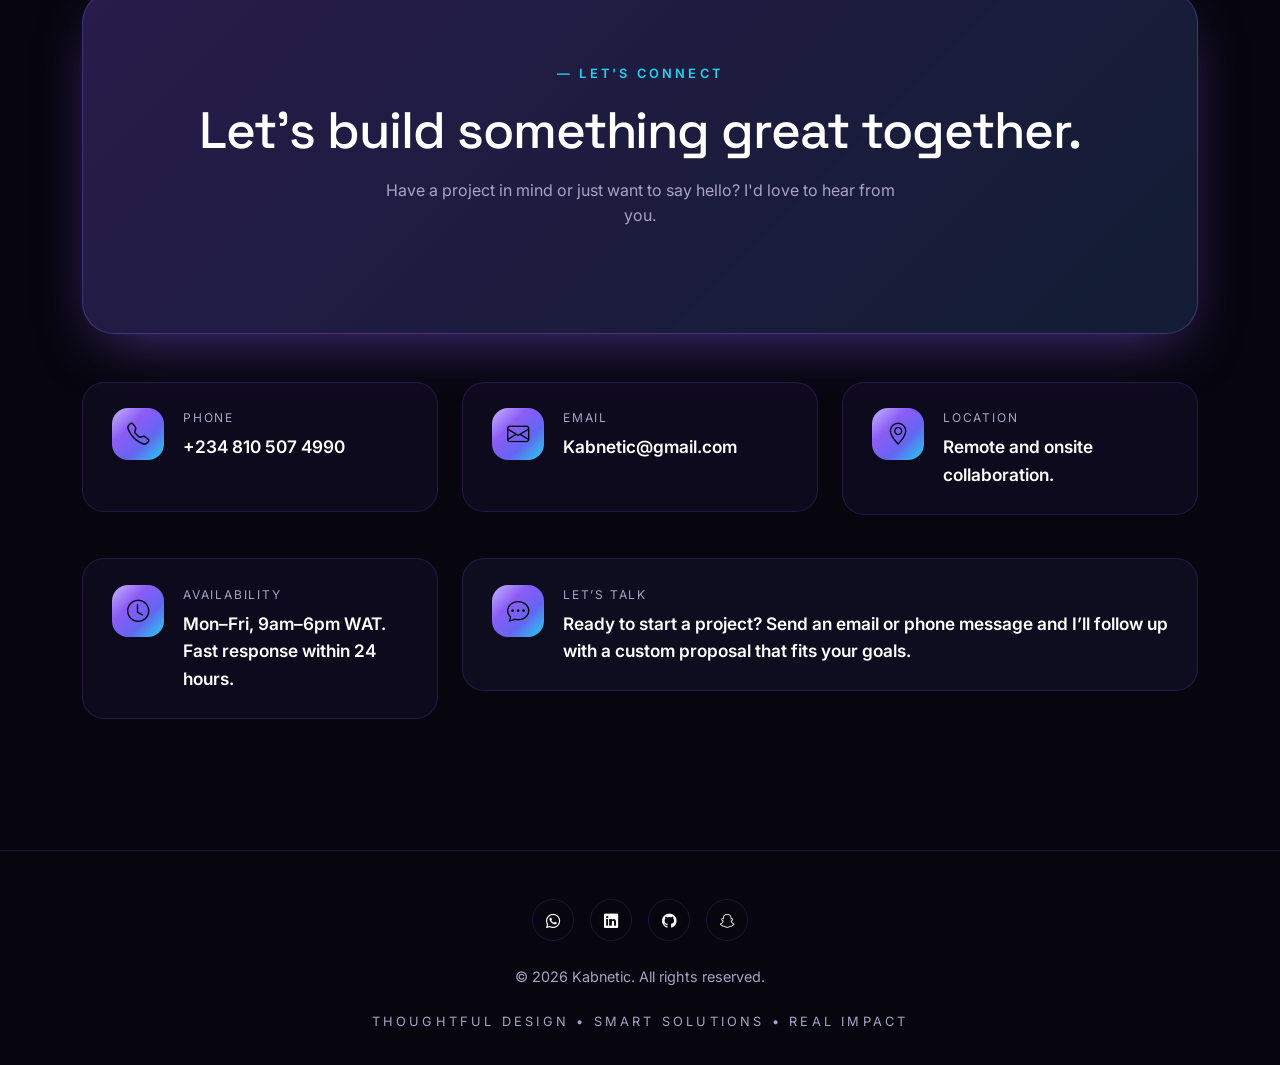
==== commit 95db640b: "Add files via upload" ====
--- a/index.html
+++ b/index.html
@@ -292,7 +292,7 @@
             <div class="ico"><i class="bi bi-geo-alt"></i></div>
             <div>
               <div class="lbl">Location</div>
-              <div class="val">Remote and onsite collaboration, Nigeria based</div>
+              <div class="val">Remote and onsite collaboration.</div>
             </div>
           </div>
         </div>
